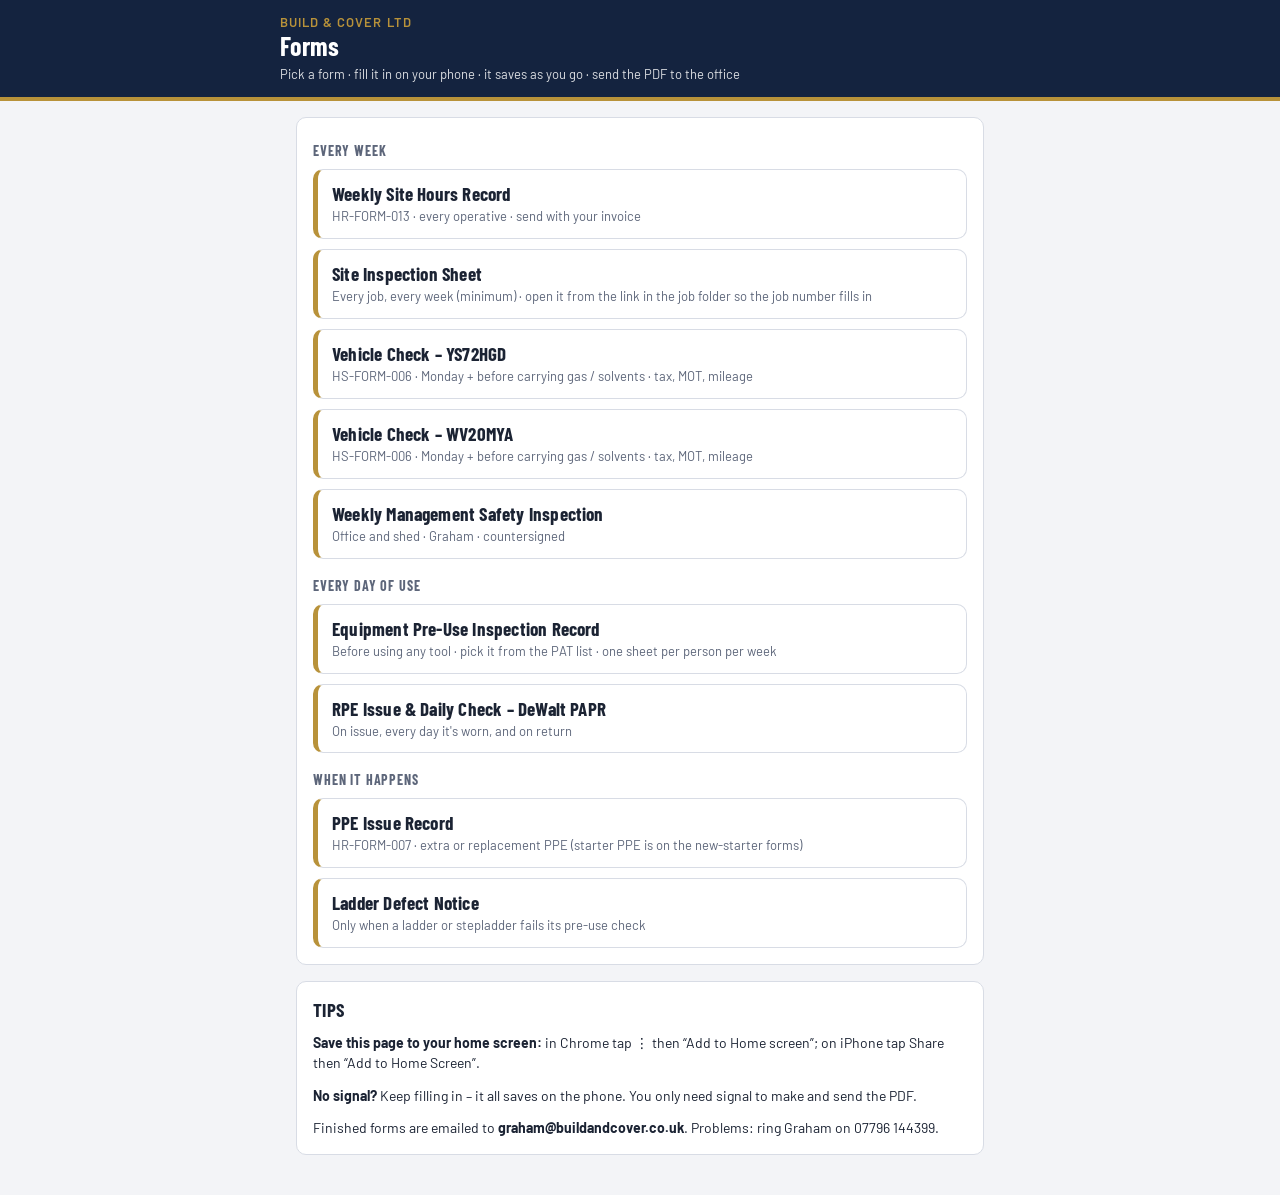
==== forms/index.html @ 5c86ce30 "Add online H&S forms: hub, management & site inspections, vehicle checks, equipment pre-use, ladder " ====
<!doctype html>
<html lang="en-GB"><head><meta charset="utf-8"><meta name="viewport" content="width=device-width,initial-scale=1,viewport-fit=cover">
<title>B&amp;C Forms</title><meta name="theme-color" content="#14233f">
<link rel="stylesheet" href="https://fonts.googleapis.com/css2?family=Barlow+Condensed:wght@600;700&family=Barlow:wght@400;500;600&display=swap">
<link rel="stylesheet" href="engine.css">
<style>
body{padding-bottom:24px}
.list{display:grid;gap:10px}
a.card{display:grid;gap:2px;text-decoration:none;color:var(--fg);background:var(--card);border:1px solid var(--line);border-left:5px solid var(--gold);border-radius:10px;padding:12px 14px}
a.card b{font:700 19px var(--display);letter-spacing:.01em}
a.card span{font-size:13px;color:var(--muted)}
.when{font:700 14px var(--display);text-transform:uppercase;letter-spacing:.06em;color:var(--muted);margin:8px 0 0}
</style></head><body>
<header><div class="hwrap"><div class="co">Build &amp; Cover Ltd</div><h1>Forms</h1><div class="ref">Pick a form · fill it in on your phone · it saves as you go · send the PDF to the office</div></div></header>
<main>
  <section class="list">
    <div class="when">Every week</div>
    <a class="card" href="../timesheet.html"><b>Weekly Site Hours Record</b><span>HR-FORM-013 · every operative · send with your invoice</span></a>
    <a class="card" href="site-inspection.html"><b>Site Inspection Sheet</b><span>Every job, every week (minimum) · open it from the link in the job folder so the job number fills in</span></a>
    <a class="card" href="vehicle-check.html?reg=YS72HGD"><b>Vehicle Check – YS72HGD</b><span>HS-FORM-006 · Monday + before carrying gas / solvents · tax, MOT, mileage</span></a>
    <a class="card" href="vehicle-check.html?reg=WV20MYA"><b>Vehicle Check – WV20MYA</b><span>HS-FORM-006 · Monday + before carrying gas / solvents · tax, MOT, mileage</span></a>
    <a class="card" href="mgmt-inspection.html"><b>Weekly Management Safety Inspection</b><span>Office and shed · Graham · countersigned</span></a>
    <div class="when">Every day of use</div>
    <a class="card" href="equipment-preuse.html"><b>Equipment Pre-Use Inspection Record</b><span>Before using any tool · pick it from the PAT list · one sheet per person per week</span></a>
    <a class="card" href="rpe-papr.html"><b>RPE Issue &amp; Daily Check – DeWalt PAPR</b><span>On issue, every day it's worn, and on return</span></a>
    <div class="when">When it happens</div>
    <a class="card" href="ppe-issue.html"><b>PPE Issue Record</b><span>HR-FORM-007 · extra or replacement PPE (starter PPE is on the new-starter forms)</span></a>
    <a class="card" href="ladder-defect.html"><b>Ladder Defect Notice</b><span>Only when a ladder or stepladder fails its pre-use check</span></a>
  </section>
  <section>
    <h2>Tips</h2>
    <p class="intro"><b>Save this page to your home screen:</b> in Chrome tap ⋮ then “Add to Home screen”; on iPhone tap Share then “Add to Home Screen”.</p>
    <p class="intro"><b>No signal?</b> Keep filling in – it all saves on the phone. You only need signal to make and send the PDF.</p>
    <p class="intro">Finished forms are emailed to <b>graham@buildandcover.co.uk</b>. Problems: ring Graham on 07796 144399.</p>
  </section>
</main></body></html>
---- forms/engine.css ----
/* Build & Cover phone forms – shared styles (same look as HR-FORM-013 timesheet) */
:root{
  --navy:#14233f; --gold:#b8923a; --bg:#f3f4f7; --card:#ffffff; --fg:#1b2333; --muted:#5d667a;
  --line:#d8dce5; --field:#f8f9fb; --good:#1f7a4d; --warn:#a86400; --bad:#b3261e; --onnavy:#ffffff;
  --display:"Barlow Condensed","Arial Narrow",Arial,sans-serif; --body:"Barlow",system-ui,-apple-system,"Segoe UI",Roboto,sans-serif;
  color-scheme:light;
}
@media (prefers-color-scheme:dark){:root:not([data-theme="light"]){
  --bg:#0e1420; --card:#172033; --fg:#e8ebf2; --muted:#9aa4b8; --line:#2b3650; --field:#111a2a;
  --good:#4cc38a; --warn:#e3a33b; --bad:#ff7b72; color-scheme:dark}}
:root[data-theme="dark"]{--bg:#0e1420; --card:#172033; --fg:#e8ebf2; --muted:#9aa4b8; --line:#2b3650; --field:#111a2a;
  --good:#4cc38a; --warn:#e3a33b; --bad:#ff7b72; color-scheme:dark}
*{box-sizing:border-box}
[hidden]{display:none!important}
html{-webkit-text-size-adjust:100%}
body{margin:0;background:var(--bg);color:var(--fg);font:16px/1.45 var(--body);padding-bottom:calc(120px + env(safe-area-inset-bottom,0px))}
header{background:var(--navy);color:var(--onnavy);border-bottom:4px solid var(--gold);
  padding-top:calc(14px + env(safe-area-inset-top,0px));padding-bottom:14px;
  padding-left:max(16px,env(safe-area-inset-left,0px));padding-right:max(16px,env(safe-area-inset-right,0px))}
.hwrap,main{max-width:720px;margin:0 auto}
.co{font:600 13px var(--body);letter-spacing:.08em;text-transform:uppercase;color:var(--gold)}
.co a{color:var(--gold)}
h1{font:700 26px/1.1 var(--display);margin:2px 0 4px;letter-spacing:.01em}
.ref{font-size:13px;opacity:.85}
.saved{margin-top:8px;font-size:13px;display:flex;gap:6px;align-items:center}
.dot{width:8px;height:8px;border-radius:50%;background:#4cc38a;flex:none}
main{padding-block:16px;padding-left:max(16px,env(safe-area-inset-left,0px));padding-right:max(16px,env(safe-area-inset-right,0px));display:grid;gap:16px}
section{background:var(--card);border:1px solid var(--line);border-radius:10px;padding:16px;display:grid;gap:12px;min-width:0}
h2{font:700 19px var(--display);margin:0;letter-spacing:.02em;text-transform:uppercase;display:flex;gap:8px;align-items:baseline;flex-wrap:wrap}
h2 .n{color:var(--gold)}
h2 .na{margin-left:auto;font:600 14px var(--body);text-transform:none;letter-spacing:0;display:flex;gap:6px;align-items:center}
h2 .na input{width:22px;height:22px;accent-color:var(--navy)}
.note{font-size:14px;color:var(--muted);margin:0}
.intro{font-size:14px;margin:0}
label.f{display:grid;gap:4px;font-size:14px;font-weight:600;min-width:0}
input[type=text],input[type=date],input[type=time],input[type=number],input[type=email],select,textarea{
  width:100%;font:inherit;font-weight:400;color:var(--fg);background:var(--field);border:1px solid var(--line);border-radius:8px;padding:10px;min-height:46px}
textarea{min-height:60px;resize:vertical}
input:focus,select:focus,textarea:focus,button:focus-visible{outline:3px solid var(--gold);outline-offset:1px}
.row{display:grid;grid-template-columns:repeat(auto-fit,minmax(150px,1fr));gap:10px}
.item{border:1px solid var(--line);border-radius:8px;padding:10px;display:grid;gap:8px;background:var(--card)}
.item.no{border-color:var(--bad)}
.item .q{font-weight:600;font-size:15px}
.item .act{font-size:13px;color:var(--bad);font-weight:600}
.seg{display:flex;gap:6px;flex-wrap:wrap}
.seg button{flex:1;min-width:64px;min-height:44px;font:600 15px var(--body);border-radius:8px;border:1px solid var(--line);background:var(--field);color:var(--fg);cursor:pointer}
.seg button[aria-pressed=true].y{background:var(--good);border-color:var(--good);color:#fff}
.seg button[aria-pressed=true].n{background:var(--bad);border-color:var(--bad);color:#fff}
.seg button[aria-pressed=true].x{background:var(--muted);border-color:var(--muted);color:#fff}
.tools{display:flex;gap:8px;flex-wrap:wrap;align-items:center}
.thumbs{display:flex;gap:6px;flex-wrap:wrap}
.thumbs figure{margin:0;position:relative}
.thumbs img{width:72px;height:72px;object-fit:cover;border-radius:6px;border:1px solid var(--line);display:block}
.thumbs button{position:absolute;top:-6px;right:-6px;width:24px;height:24px;border-radius:50%;border:none;background:var(--bad);color:#fff;font-weight:700;cursor:pointer;line-height:1}
.sub{font:700 15px var(--display);text-transform:uppercase;letter-spacing:.03em;color:var(--muted);margin:6px 0 0}
.pill{display:inline-block;padding:2px 10px;border-radius:999px;font-weight:600;font-size:14px;border:1px solid currentColor}
.ok{color:var(--good)}.warn{color:var(--warn)}.bad{color:var(--bad)}
.sigbox{border:1px dashed var(--muted);border-radius:8px;background:#fff;touch-action:none;position:relative}
canvas{display:block;width:100%;height:140px}
.sighint{position:absolute;left:12px;bottom:8px;color:#8a92a3;font-size:13px;pointer-events:none}
.btn{font:600 16px var(--body);border-radius:8px;border:1px solid var(--line);background:var(--field);color:var(--fg);padding:12px 14px;min-height:48px;cursor:pointer;text-align:center;text-decoration:none;display:inline-block}
.btn.primary{background:var(--navy);color:#fff;border-color:var(--navy)}
.btn.gold{background:var(--gold);color:#14233f;border-color:var(--gold)}
.btn.small{min-height:38px;padding:6px 12px;font-size:14px}
.days{display:grid;grid-template-columns:repeat(7,1fr);gap:4px}
.days button{min-height:44px;border-radius:8px;border:1px solid var(--line);background:var(--field);color:var(--fg);font:700 15px var(--display);cursor:pointer}
.days button.on{background:var(--navy);color:#fff;border-color:var(--navy)}
.days button.done::after{content:" ✓";color:var(--good)}
.days button.on.done::after{color:#9fe0bd}
.equip{border:1px solid var(--gold);border-radius:10px;padding:12px;display:grid;gap:10px}
.equip .eh{display:flex;justify-content:space-between;gap:8px;align-items:center;font-weight:700}
.banner{border-radius:10px;padding:12px 14px;border:1px solid var(--warn);background:var(--card);display:grid;gap:8px}
.banner.red{border-color:var(--bad)}
.banner b{color:var(--warn)}.banner.red b{color:var(--bad)}
.bar{position:fixed;left:0;right:0;bottom:0;background:var(--card);border-top:1px solid var(--line);z-index:5;
  padding-top:10px;padding-bottom:calc(10px + env(safe-area-inset-bottom,0px));
  padding-left:max(16px,env(safe-area-inset-left,0px));padding-right:max(16px,env(safe-area-inset-right,0px))}
.barin{max-width:720px;margin:0 auto;display:grid;gap:6px}
.prog{font-size:13px;color:var(--muted);display:flex;justify-content:space-between}
.btns{display:grid;grid-template-columns:1fr 1.4fr;gap:8px}
.panel{position:fixed;inset:0;background:rgba(10,15,25,.55);display:flex;align-items:flex-end;justify-content:center;z-index:20;padding:16px;padding-bottom:calc(16px + env(safe-area-inset-bottom,0px))}
.sheet{background:var(--card);color:var(--fg);border-radius:12px;max-width:560px;width:100%;padding:18px;display:grid;gap:12px;max-height:85vh;overflow:auto}
.sheet h3{font:700 22px var(--display);margin:0}
.sheet ol{margin:0;padding-left:20px;display:grid;gap:6px}
.addr{font:600 17px var(--body);word-break:break-all;background:var(--field);border:1px solid var(--line);border-radius:8px;padding:10px;user-select:all}
.foot{font-size:12px;color:var(--muted);text-align:center;padding:4px 0 8px}
table.iss{width:100%;border-collapse:collapse;font-size:14px}
table.iss td{border-top:1px solid var(--line);padding:8px 4px;vertical-align:top}
.chk{display:flex;gap:10px;align-items:flex-start}
.chk input{width:24px;height:24px;flex:none;margin-top:2px;accent-color:var(--navy)}
@media (prefers-reduced-motion:no-preference){.btn{transition:filter .15s}.btn:active{filter:brightness(.9)}}
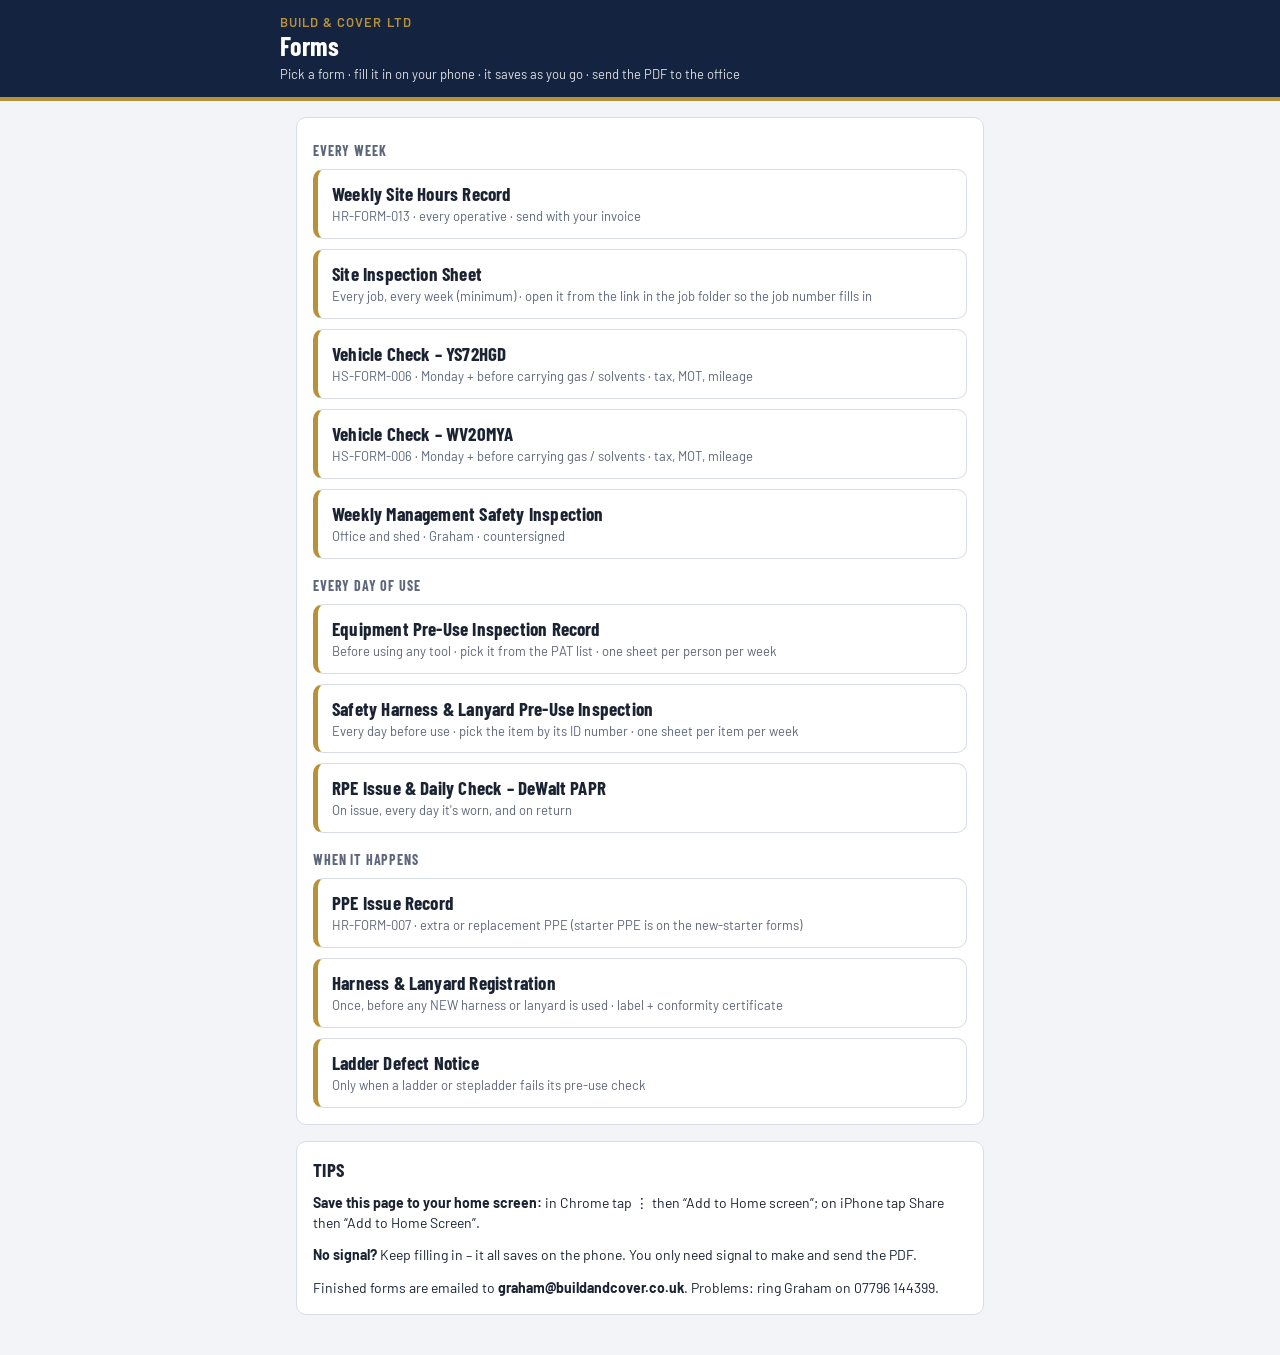
==== commit f259c2b1: "Add harness & lanyard pre-use form (register from Liftsafe LSP4335) and new-item registration/confor" ====
--- a/forms/index.html
+++ b/forms/index.html
@@ -22,9 +22,11 @@
     <a class="card" href="mgmt-inspection.html"><b>Weekly Management Safety Inspection</b><span>Office and shed · Graham · countersigned</span></a>
     <div class="when">Every day of use</div>
     <a class="card" href="equipment-preuse.html"><b>Equipment Pre-Use Inspection Record</b><span>Before using any tool · pick it from the PAT list · one sheet per person per week</span></a>
+    <a class="card" href="harness-lanyard.html"><b>Safety Harness &amp; Lanyard Pre-Use Inspection</b><span>Every day before use · pick the item by its ID number · one sheet per item per week</span></a>
     <a class="card" href="rpe-papr.html"><b>RPE Issue &amp; Daily Check – DeWalt PAPR</b><span>On issue, every day it's worn, and on return</span></a>
     <div class="when">When it happens</div>
     <a class="card" href="ppe-issue.html"><b>PPE Issue Record</b><span>HR-FORM-007 · extra or replacement PPE (starter PPE is on the new-starter forms)</span></a>
+    <a class="card" href="harness-register.html"><b>Harness &amp; Lanyard Registration</b><span>Once, before any NEW harness or lanyard is used · label + conformity certificate</span></a>
     <a class="card" href="ladder-defect.html"><b>Ladder Defect Notice</b><span>Only when a ladder or stepladder fails its pre-use check</span></a>
   </section>
   <section>
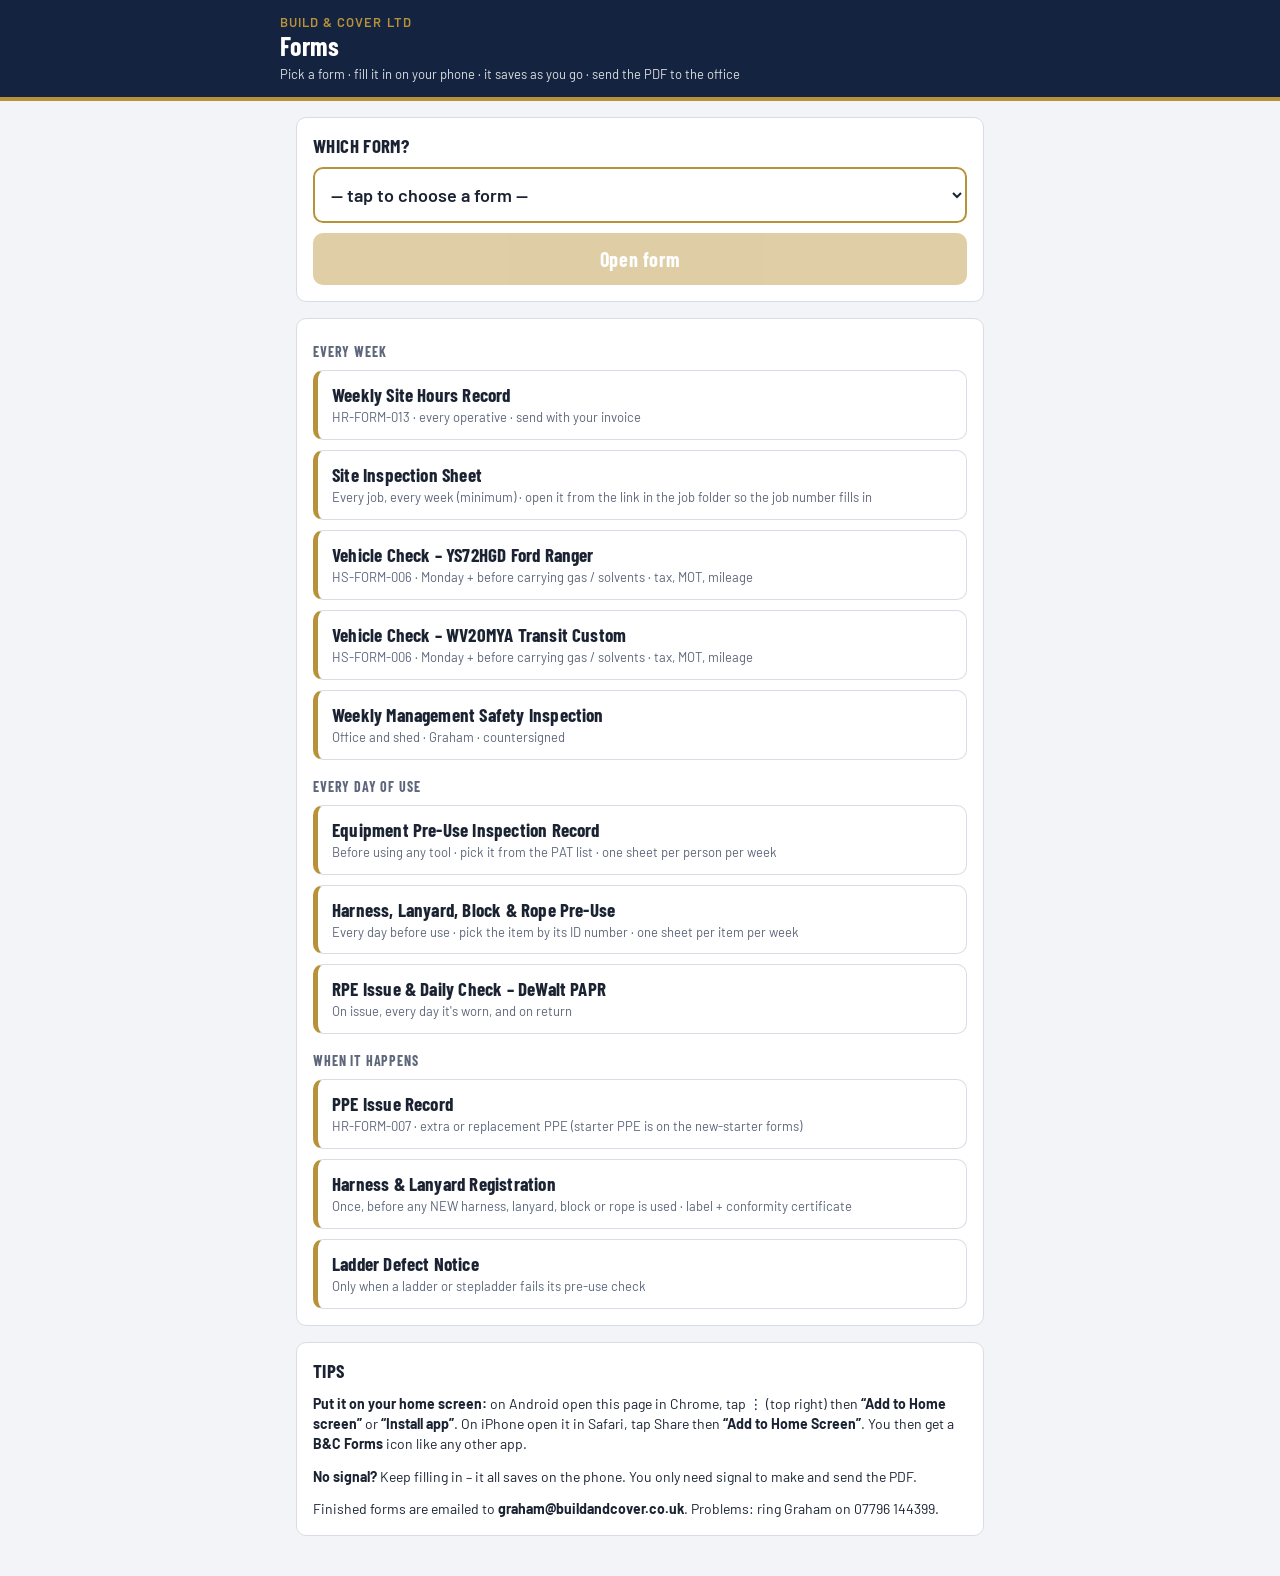
==== commit 094d6983: "Phone app hub (drop-down menu, home-screen icon, offline), Kratos blocks/ropes/rope grabs on harness" ====
--- a/forms/index.html
+++ b/forms/index.html
@@ -1,6 +1,8 @@
 <!doctype html>
 <html lang="en-GB"><head><meta charset="utf-8"><meta name="viewport" content="width=device-width,initial-scale=1,viewport-fit=cover">
 <title>B&amp;C Forms</title><meta name="theme-color" content="#14233f">
+<link rel="manifest" href="manifest.json"><link rel="icon" href="icon-192.png"><link rel="apple-touch-icon" href="icon-192.png">
+<meta name="apple-mobile-web-app-capable" content="yes"><meta name="apple-mobile-web-app-title" content="B&amp;C Forms">
 <link rel="stylesheet" href="https://fonts.googleapis.com/css2?family=Barlow+Condensed:wght@600;700&family=Barlow:wght@400;500;600&display=swap">
 <link rel="stylesheet" href="engine.css">
 <style>
@@ -10,29 +12,58 @@
 a.card b{font:700 19px var(--display);letter-spacing:.01em}
 a.card span{font-size:13px;color:var(--muted)}
 .when{font:700 14px var(--display);text-transform:uppercase;letter-spacing:.06em;color:var(--muted);margin:8px 0 0}
+.pick{display:grid;gap:10px}
+.pick select{width:100%;font:600 18px var(--body,inherit);padding:14px 12px;border-radius:10px;border:2px solid var(--gold);background:var(--card);color:var(--fg)}
+.pick button{font:700 20px var(--display);padding:14px;border-radius:10px;border:0;background:var(--gold);color:#fff;letter-spacing:.03em}
+.pick button:disabled{opacity:.45}
+#install{display:none}
 </style></head><body>
 <header><div class="hwrap"><div class="co">Build &amp; Cover Ltd</div><h1>Forms</h1><div class="ref">Pick a form · fill it in on your phone · it saves as you go · send the PDF to the office</div></div></header>
 <main>
-  <section class="list">
-    <div class="when">Every week</div>
-    <a class="card" href="../timesheet.html"><b>Weekly Site Hours Record</b><span>HR-FORM-013 · every operative · send with your invoice</span></a>
-    <a class="card" href="site-inspection.html"><b>Site Inspection Sheet</b><span>Every job, every week (minimum) · open it from the link in the job folder so the job number fills in</span></a>
-    <a class="card" href="vehicle-check.html?reg=YS72HGD"><b>Vehicle Check – YS72HGD</b><span>HS-FORM-006 · Monday + before carrying gas / solvents · tax, MOT, mileage</span></a>
-    <a class="card" href="vehicle-check.html?reg=WV20MYA"><b>Vehicle Check – WV20MYA</b><span>HS-FORM-006 · Monday + before carrying gas / solvents · tax, MOT, mileage</span></a>
-    <a class="card" href="mgmt-inspection.html"><b>Weekly Management Safety Inspection</b><span>Office and shed · Graham · countersigned</span></a>
-    <div class="when">Every day of use</div>
-    <a class="card" href="equipment-preuse.html"><b>Equipment Pre-Use Inspection Record</b><span>Before using any tool · pick it from the PAT list · one sheet per person per week</span></a>
-    <a class="card" href="harness-lanyard.html"><b>Safety Harness &amp; Lanyard Pre-Use Inspection</b><span>Every day before use · pick the item by its ID number · one sheet per item per week</span></a>
-    <a class="card" href="rpe-papr.html"><b>RPE Issue &amp; Daily Check – DeWalt PAPR</b><span>On issue, every day it's worn, and on return</span></a>
-    <div class="when">When it happens</div>
-    <a class="card" href="ppe-issue.html"><b>PPE Issue Record</b><span>HR-FORM-007 · extra or replacement PPE (starter PPE is on the new-starter forms)</span></a>
-    <a class="card" href="harness-register.html"><b>Harness &amp; Lanyard Registration</b><span>Once, before any NEW harness or lanyard is used · label + conformity certificate</span></a>
-    <a class="card" href="ladder-defect.html"><b>Ladder Defect Notice</b><span>Only when a ladder or stepladder fails its pre-use check</span></a>
+  <section class="pick">
+    <h2>Which form?</h2>
+    <select id="menu" aria-label="Choose a form"></select>
+    <button id="go" disabled>Open form</button>
+    <button id="install">Add B&amp;C Forms to my home screen</button>
   </section>
+  <section class="list" id="cards"></section>
   <section>
     <h2>Tips</h2>
-    <p class="intro"><b>Save this page to your home screen:</b> in Chrome tap ⋮ then “Add to Home screen”; on iPhone tap Share then “Add to Home Screen”.</p>
+    <p class="intro"><b>Put it on your home screen:</b> on Android open this page in Chrome, tap ⋮ (top right) then <b>“Add to Home screen”</b> or <b>“Install app”</b>. On iPhone open it in Safari, tap Share then <b>“Add to Home Screen”</b>. You then get a <b>B&amp;C Forms</b> icon like any other app.</p>
     <p class="intro"><b>No signal?</b> Keep filling in – it all saves on the phone. You only need signal to make and send the PDF.</p>
     <p class="intro">Finished forms are emailed to <b>graham@buildandcover.co.uk</b>. Problems: ring Graham on 07796 144399.</p>
   </section>
-</main></body></html>
+</main>
+<script>
+const FORMS=[
+ ["Every week",[
+  ["../timesheet.html","Weekly Site Hours Record","HR-FORM-013 · every operative · send with your invoice"],
+  ["site-inspection.html","Site Inspection Sheet","Every job, every week (minimum) · open it from the link in the job folder so the job number fills in"],
+  ["vehicle-check.html?reg=YS72HGD","Vehicle Check – YS72HGD Ford Ranger","HS-FORM-006 · Monday + before carrying gas / solvents · tax, MOT, mileage"],
+  ["vehicle-check.html?reg=WV20MYA","Vehicle Check – WV20MYA Transit Custom","HS-FORM-006 · Monday + before carrying gas / solvents · tax, MOT, mileage"],
+  ["mgmt-inspection.html","Weekly Management Safety Inspection","Office and shed · Graham · countersigned"]]],
+ ["Every day of use",[
+  ["equipment-preuse.html","Equipment Pre-Use Inspection Record","Before using any tool · pick it from the PAT list · one sheet per person per week"],
+  ["harness-lanyard.html","Harness, Lanyard, Block & Rope Pre-Use","Every day before use · pick the item by its ID number · one sheet per item per week"],
+  ["rpe-papr.html","RPE Issue & Daily Check – DeWalt PAPR","On issue, every day it's worn, and on return"]]],
+ ["When it happens",[
+  ["ppe-issue.html","PPE Issue Record","HR-FORM-007 · extra or replacement PPE (starter PPE is on the new-starter forms)"],
+  ["harness-register.html","Harness & Lanyard Registration","Once, before any NEW harness, lanyard, block or rope is used · label + conformity certificate"],
+  ["ladder-defect.html","Ladder Defect Notice","Only when a ladder or stepladder fails its pre-use check"]]]
+];
+const esc=s=>s.replace(/&/g,"&amp;").replace(/</g,"&lt;");
+const menu=document.getElementById("menu"),go=document.getElementById("go"),cards=document.getElementById("cards");
+let m='<option value="">— tap to choose a form —</option>',c="";
+for(const [g,list] of FORMS){m+=`<optgroup label="${esc(g)}">`;c+=`<div class="when">${esc(g)}</div>`;
+  for(const [u,t,s] of list){m+=`<option value="${u}">${esc(t)}</option>`;c+=`<a class="card" href="${u}"><b>${esc(t)}</b><span>${esc(s)}</span></a>`}
+  m+="</optgroup>"}
+menu.innerHTML=m;cards.innerHTML=c;
+menu.onchange=()=>{go.disabled=!menu.value;if(menu.value)location.href=menu.value};
+go.onclick=()=>{if(menu.value)location.href=menu.value};
+window.addEventListener("pageshow",()=>{menu.value="";go.disabled=true});
+let ev=null;const ib=document.getElementById("install");
+window.addEventListener("beforeinstallprompt",e=>{e.preventDefault();ev=e;ib.style.display="block"});
+ib.onclick=async()=>{if(!ev)return;ev.prompt();await ev.userChoice;ev=null;ib.style.display="none"};
+if("serviceWorker" in navigator)navigator.serviceWorker.register("sw.js").catch(()=>{});
+</script>
+</body></html>
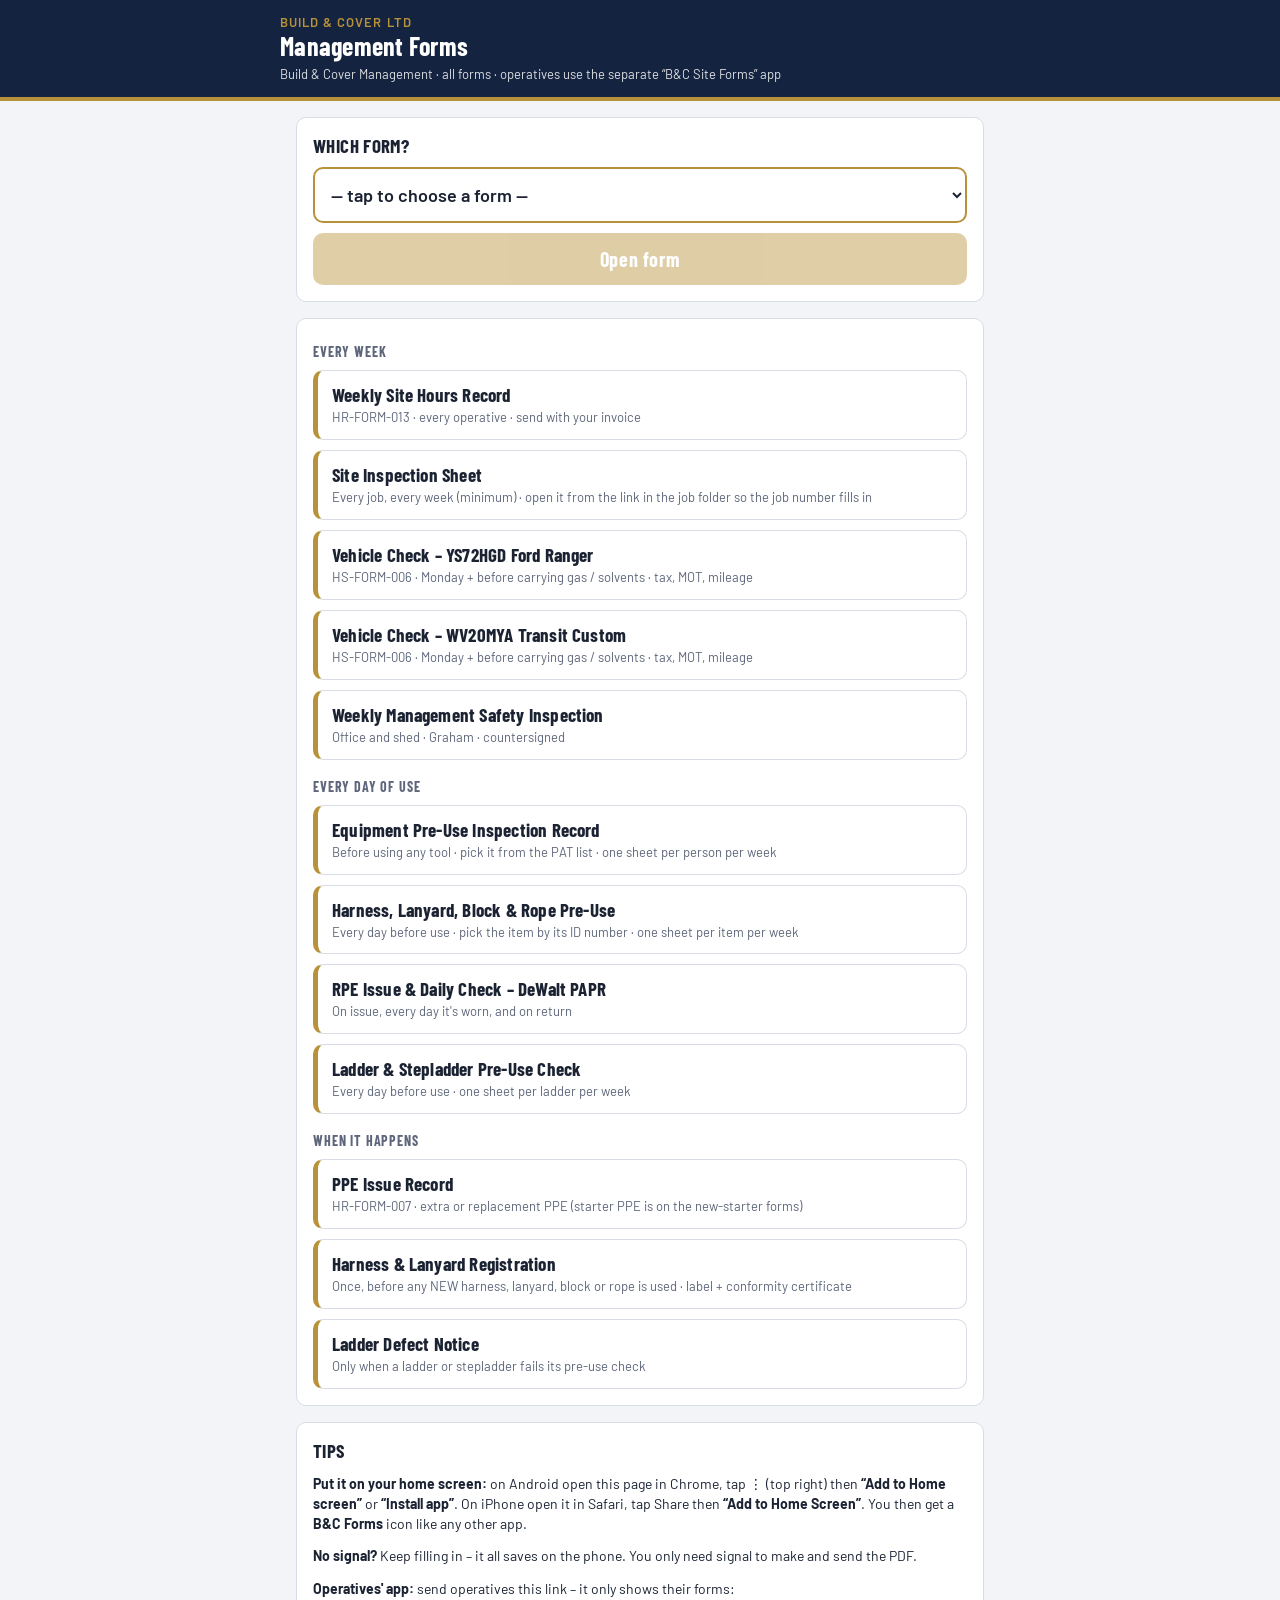
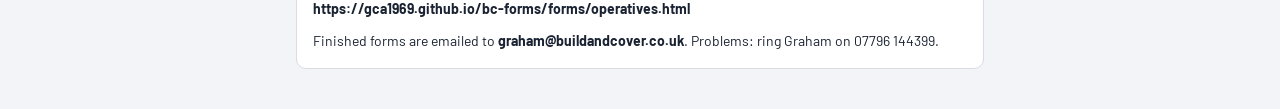
==== commit 0a1ff4c2: "Split into operatives (Site Forms) and management menus; new Ladder & Stepladder Pre-Use Check (from" ====
--- a/forms/index.html
+++ b/forms/index.html
@@ -1,6 +1,6 @@
 <!doctype html>
 <html lang="en-GB"><head><meta charset="utf-8"><meta name="viewport" content="width=device-width,initial-scale=1,viewport-fit=cover">
-<title>B&amp;C Forms</title><meta name="theme-color" content="#14233f">
+<title>B&amp;C Management Forms</title><meta name="theme-color" content="#14233f">
 <link rel="manifest" href="manifest.json"><link rel="icon" href="icon-192.png"><link rel="apple-touch-icon" href="icon-192.png">
 <meta name="apple-mobile-web-app-capable" content="yes"><meta name="apple-mobile-web-app-title" content="B&amp;C Forms">
 <link rel="stylesheet" href="https://fonts.googleapis.com/css2?family=Barlow+Condensed:wght@600;700&family=Barlow:wght@400;500;600&display=swap">
@@ -18,7 +18,7 @@
 .pick button:disabled{opacity:.45}
 #install{display:none}
 </style></head><body>
-<header><div class="hwrap"><div class="co">Build &amp; Cover Ltd</div><h1>Forms</h1><div class="ref">Pick a form · fill it in on your phone · it saves as you go · send the PDF to the office</div></div></header>
+<header><div class="hwrap"><div class="co">Build &amp; Cover Ltd</div><h1>Management Forms</h1><div class="ref">Build &amp; Cover Management · all forms · operatives use the separate “B&amp;C Site Forms” app</div></div></header>
 <main>
   <section class="pick">
     <h2>Which form?</h2>
@@ -31,6 +31,7 @@
     <h2>Tips</h2>
     <p class="intro"><b>Put it on your home screen:</b> on Android open this page in Chrome, tap ⋮ (top right) then <b>“Add to Home screen”</b> or <b>“Install app”</b>. On iPhone open it in Safari, tap Share then <b>“Add to Home Screen”</b>. You then get a <b>B&amp;C Forms</b> icon like any other app.</p>
     <p class="intro"><b>No signal?</b> Keep filling in – it all saves on the phone. You only need signal to make and send the PDF.</p>
+    <p class="intro"><b>Operatives' app:</b> send operatives this link – it only shows their forms:<br><b>https://gca1969.github.io/bc-forms/forms/operatives.html</b></p>
     <p class="intro">Finished forms are emailed to <b>graham@buildandcover.co.uk</b>. Problems: ring Graham on 07796 144399.</p>
   </section>
 </main>
@@ -45,12 +46,14 @@
  ["Every day of use",[
   ["equipment-preuse.html","Equipment Pre-Use Inspection Record","Before using any tool · pick it from the PAT list · one sheet per person per week"],
   ["harness-lanyard.html","Harness, Lanyard, Block & Rope Pre-Use","Every day before use · pick the item by its ID number · one sheet per item per week"],
-  ["rpe-papr.html","RPE Issue & Daily Check – DeWalt PAPR","On issue, every day it's worn, and on return"]]],
+  ["rpe-papr.html","RPE Issue & Daily Check – DeWalt PAPR","On issue, every day it's worn, and on return"],
+  ["ladder-check.html","Ladder & Stepladder Pre-Use Check","Every day before use · one sheet per ladder per week"]]],
  ["When it happens",[
   ["ppe-issue.html","PPE Issue Record","HR-FORM-007 · extra or replacement PPE (starter PPE is on the new-starter forms)"],
   ["harness-register.html","Harness & Lanyard Registration","Once, before any NEW harness, lanyard, block or rope is used · label + conformity certificate"],
   ["ladder-defect.html","Ladder Defect Notice","Only when a ladder or stepladder fails its pre-use check"]]]
 ];
+try{localStorage.setItem("bc_hub","index.html")}catch(e){}
 const esc=s=>s.replace(/&/g,"&amp;").replace(/</g,"&lt;");
 const menu=document.getElementById("menu"),go=document.getElementById("go"),cards=document.getElementById("cards");
 let m='<option value="">— tap to choose a form —</option>',c="";
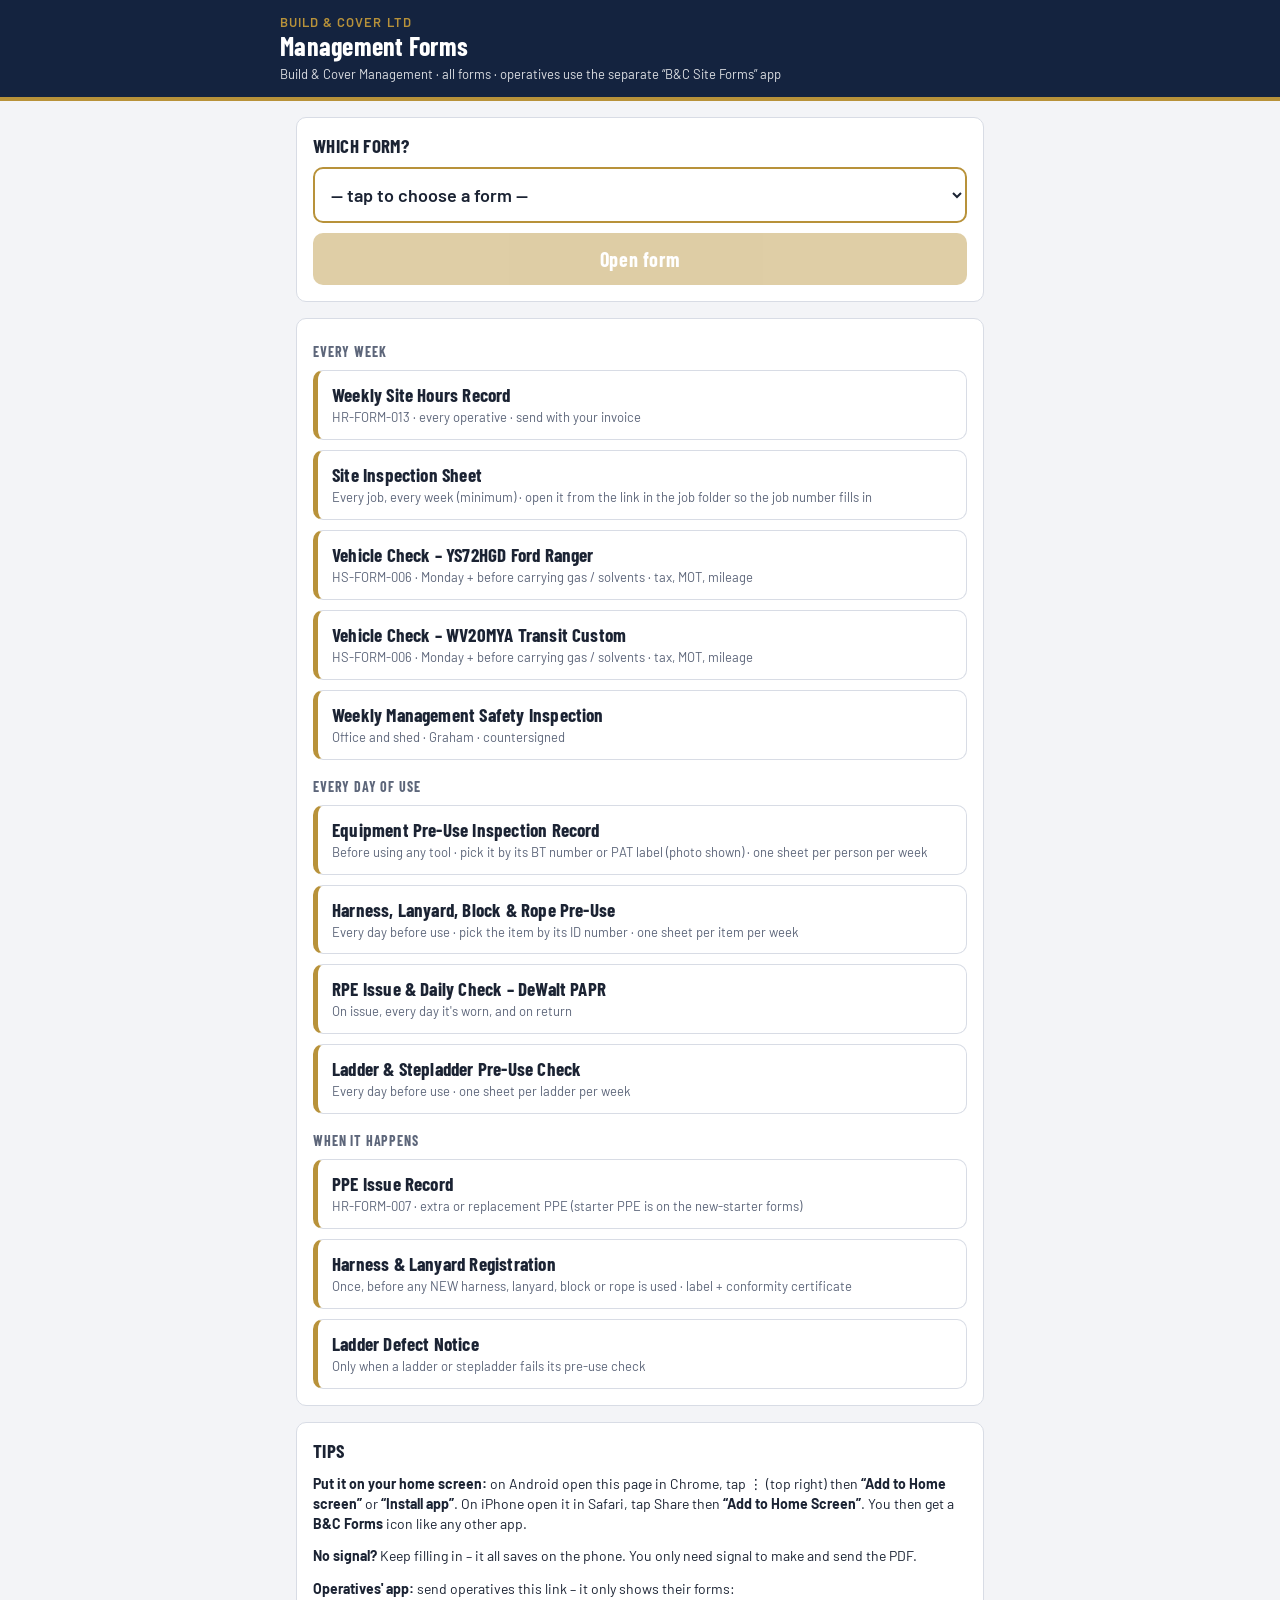
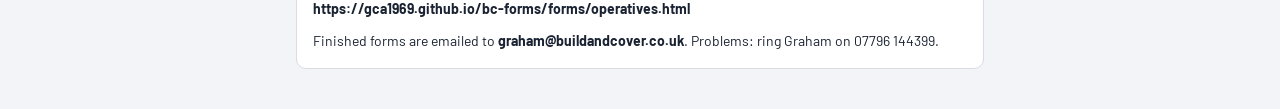
==== commit 2c713bf9: "Equipment Pre-Use v0.3: tool photos, BT23 cut-off saw, PAPR link to RPE form (prefilled); RPE form v" ====
--- a/forms/index.html
+++ b/forms/index.html
@@ -44,7 +44,7 @@
   ["vehicle-check.html?reg=WV20MYA","Vehicle Check – WV20MYA Transit Custom","HS-FORM-006 · Monday + before carrying gas / solvents · tax, MOT, mileage"],
   ["mgmt-inspection.html","Weekly Management Safety Inspection","Office and shed · Graham · countersigned"]]],
  ["Every day of use",[
-  ["equipment-preuse.html","Equipment Pre-Use Inspection Record","Before using any tool · pick it from the PAT list · one sheet per person per week"],
+  ["equipment-preuse.html","Equipment Pre-Use Inspection Record","Before using any tool · pick it by its BT number or PAT label (photo shown) · one sheet per person per week"],
   ["harness-lanyard.html","Harness, Lanyard, Block & Rope Pre-Use","Every day before use · pick the item by its ID number · one sheet per item per week"],
   ["rpe-papr.html","RPE Issue & Daily Check – DeWalt PAPR","On issue, every day it's worn, and on return"],
   ["ladder-check.html","Ladder & Stepladder Pre-Use Check","Every day before use · one sheet per ladder per week"]]],
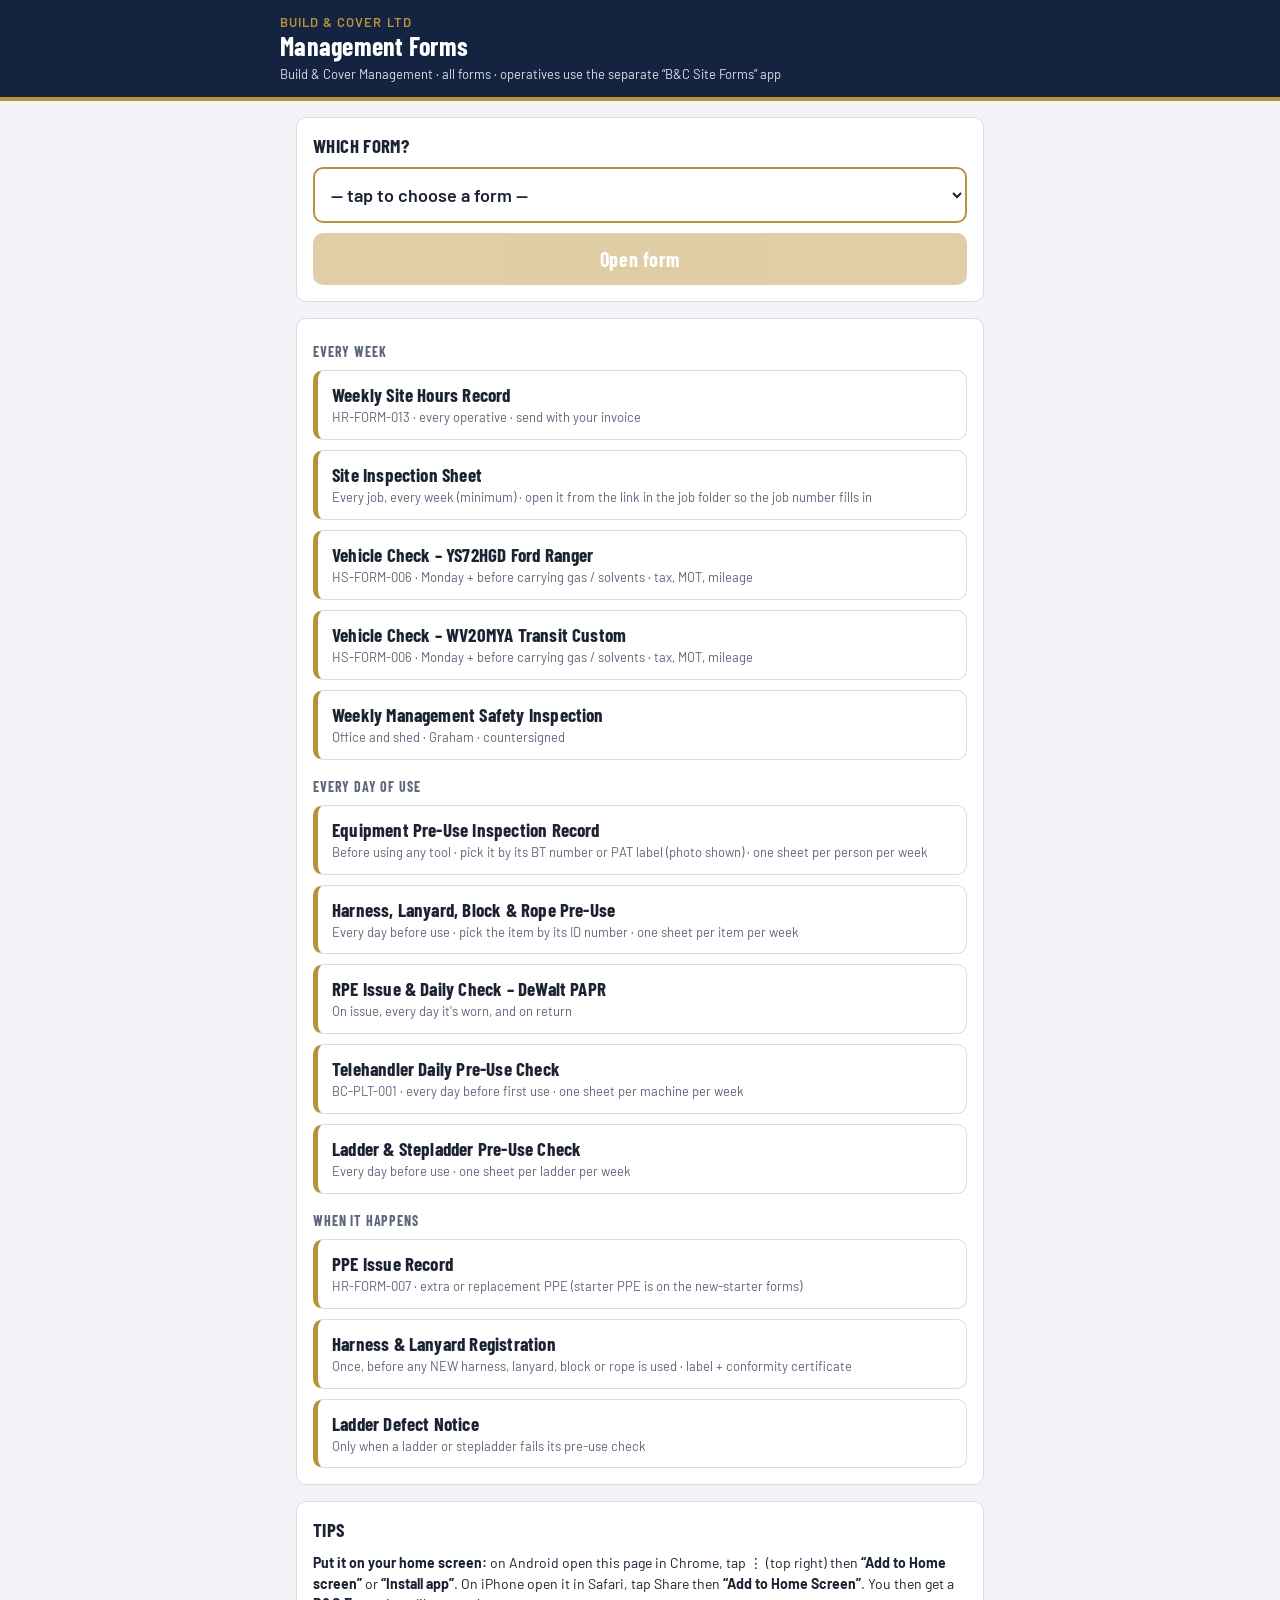
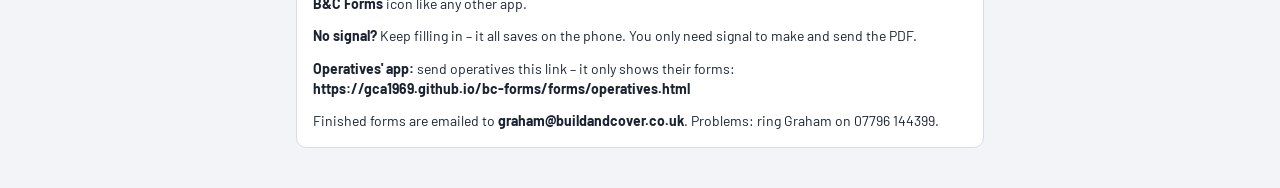
==== commit 5c8c15bf: "Add BC-PLT-001 telehandler daily pre-use check (v0.1 draft) + menu links" ====
--- a/forms/index.html
+++ b/forms/index.html
@@ -47,6 +47,7 @@
   ["equipment-preuse.html","Equipment Pre-Use Inspection Record","Before using any tool · pick it by its BT number or PAT label (photo shown) · one sheet per person per week"],
   ["harness-lanyard.html","Harness, Lanyard, Block & Rope Pre-Use","Every day before use · pick the item by its ID number · one sheet per item per week"],
   ["rpe-papr.html","RPE Issue & Daily Check – DeWalt PAPR","On issue, every day it's worn, and on return"],
+  ["telehandler-check.html","Telehandler Daily Pre-Use Check","BC-PLT-001 · every day before first use · one sheet per machine per week"],
   ["ladder-check.html","Ladder & Stepladder Pre-Use Check","Every day before use · one sheet per ladder per week"]]],
  ["When it happens",[
   ["ppe-issue.html","PPE Issue Record","HR-FORM-007 · extra or replacement PPE (starter PPE is on the new-starter forms)"],
